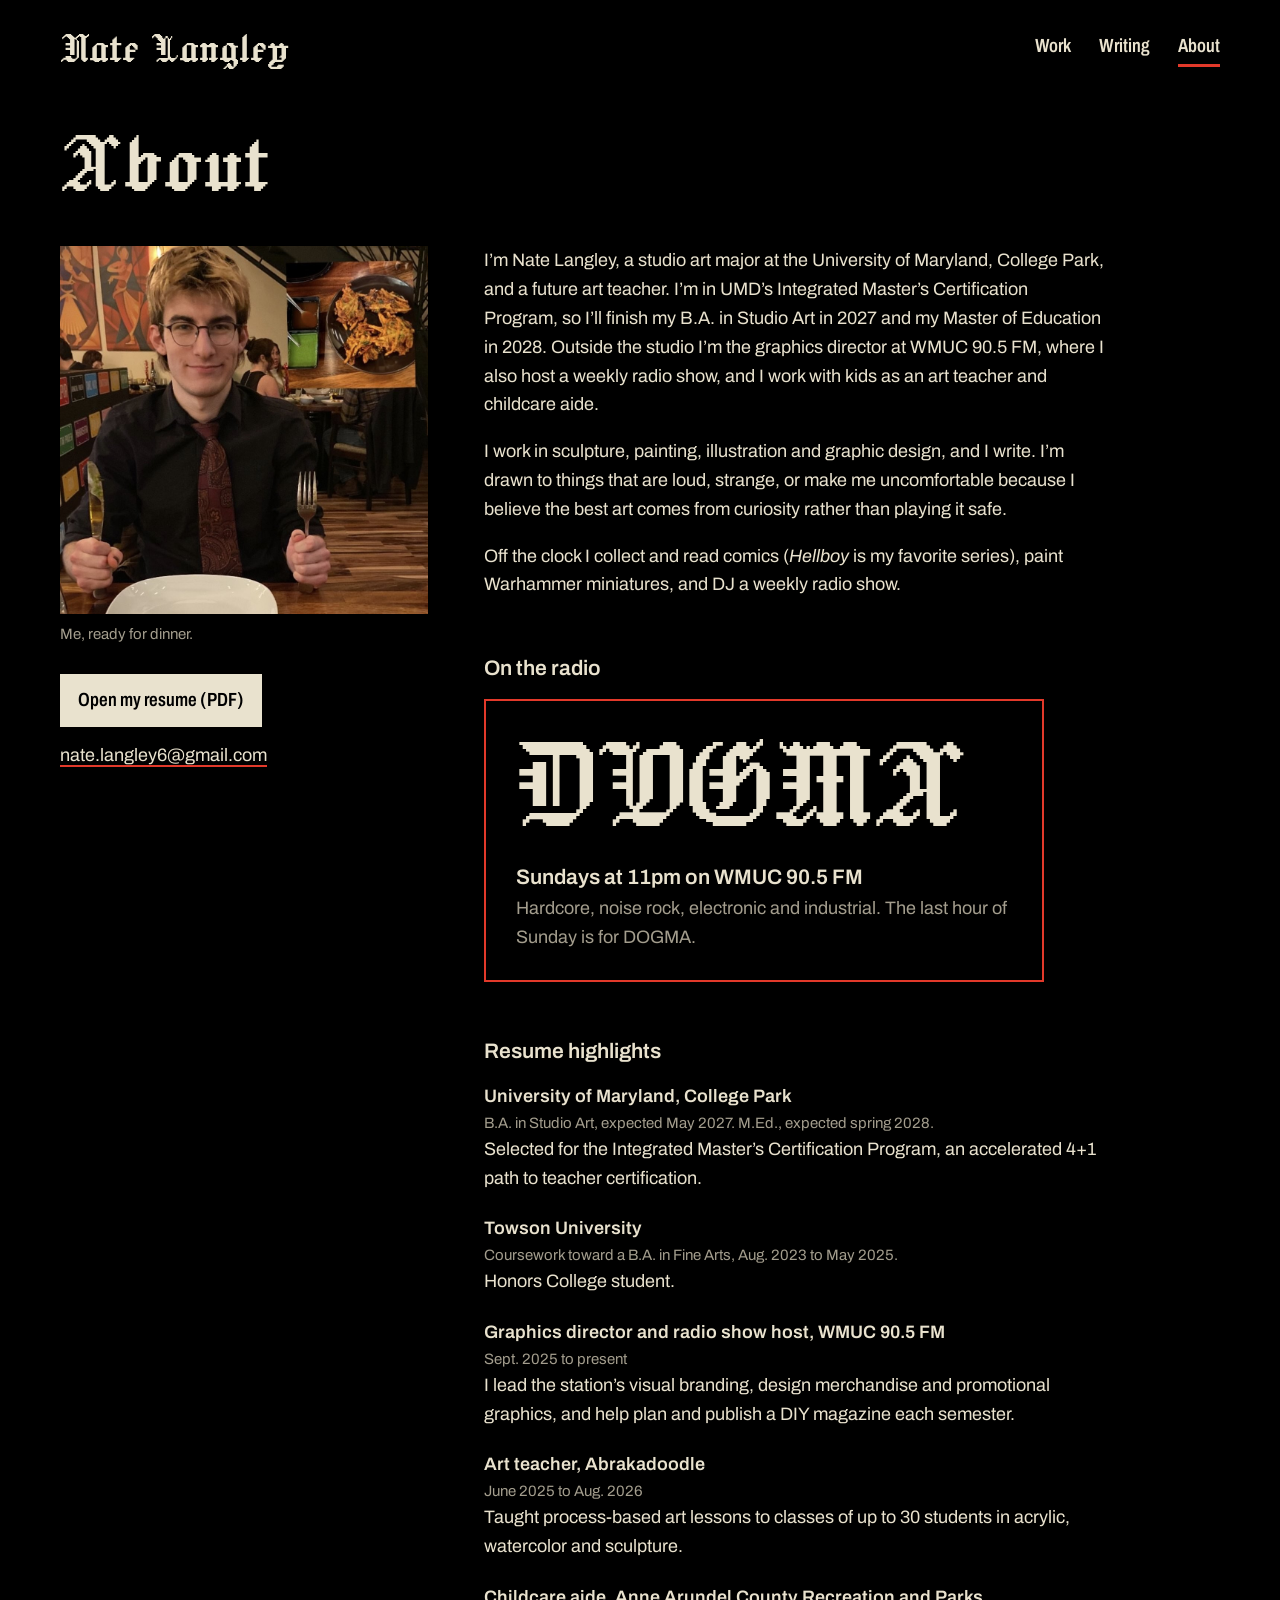
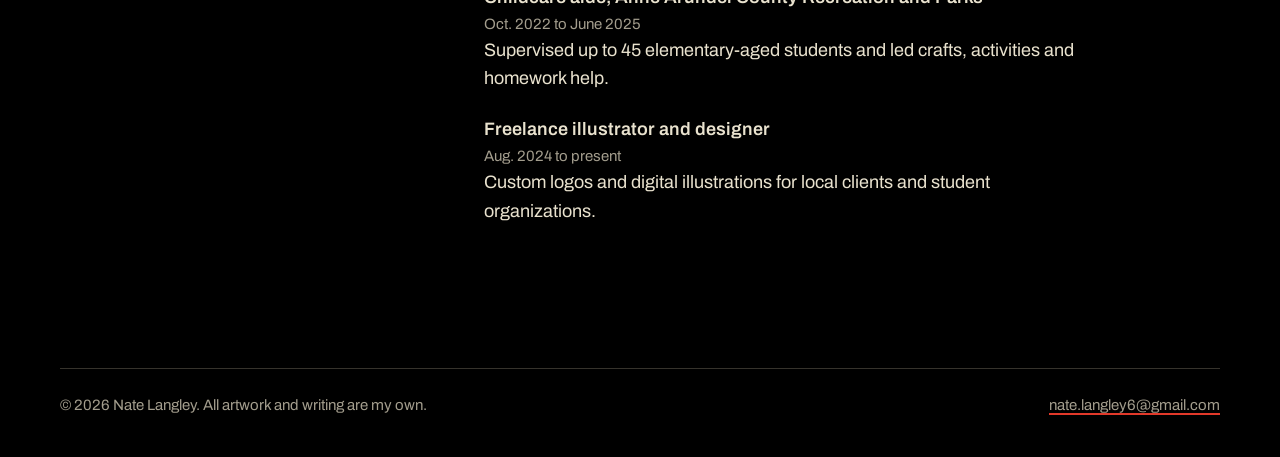
==== about.html @ f912df63 "Add files via upload" ====
<!DOCTYPE html>
<html lang="en">
<head>
<meta charset="utf-8">
<meta name="viewport" content="width=device-width, initial-scale=1">
<title>About | Nate Langley</title>
<meta name="description" content="About Nate Langley: studio art at the University of Maryland, teaching, WMUC radio and contact information.">
<link rel="stylesheet" href="style.css">
</head>
<body>
<a class="skip" href="#main">Skip to content</a>

<header class="wrap top">
  <a class="home-link" href="index.html">Nate Langley</a>
  <nav aria-label="Main">
    <ul class="nav">
      <li><a href="index.html">Work</a></li>
      <li><a href="writing.html">Writing</a></li>
      <li><a href="about.html" aria-current="page">About</a></li>
    </ul>
  </nav>
</header>

<main id="main" class="wrap">
  <h1 class="title">About</h1>

  <div class="about">
    <div class="about-side">
      <figure>
        <img src="nate.jpg" width="991" height="991" alt="Nate sitting at a restaurant table in a black shirt and paisley tie, holding a knife and fork upright over an empty plate. A photo of a plate of pakoras is pasted into the corner.">
        <figcaption>Me, ready for dinner.</figcaption>
      </figure>
      <ul class="reach">
        <li><a class="button" href="Langley_Nathanael_Resume.pdf" target="_blank" rel="noopener">Open my resume (PDF)</a></li>
        <li><a href="mailto:nate.langley6@gmail.com">nate.langley6@gmail.com</a></li>
      </ul>
    </div>

    <div>
      <div class="prose">
        <p>I’m Nate Langley, a studio art major at the University of Maryland, College Park, and a future art teacher. I’m in UMD’s Integrated Master’s Certification Program, so I’ll finish my B.A. in Studio Art in 2027 and my Master of Education in 2028. Outside the studio I’m the graphics director at WMUC 90.5 FM, where I also host a weekly radio show, and I work with kids as an art teacher and childcare aide.</p>
        <p>I work in sculpture, painting, illustration and graphic design, and I write. I’m drawn to things that are loud, strange, or make me uncomfortable because I believe the best art comes from curiosity rather than playing it safe.</p>
        <p>Off the clock I collect and read comics (<i>Hellboy</i> is my favorite series), paint Warhammer miniatures, and DJ a weekly radio show.</p>
      </div>

      <h2>On the radio</h2>
      <div class="dogma">
        <p class="dogma-name">DOGMA</p>
        <p class="when">Sundays at 11pm on WMUC 90.5 FM</p>
        <p class="what">Hardcore, noise rock, electronic and industrial. The last hour of Sunday is for DOGMA.</p>
      </div>

      <h2>Resume highlights</h2>
      <ul class="cv">
        <li><b>University of Maryland, College Park</b><span>B.A. in Studio Art, expected May 2027. M.Ed., expected spring 2028.</span>Selected for the Integrated Master’s Certification Program, an accelerated 4+1 path to teacher certification.</li>
        <li><b>Towson University</b><span>Coursework toward a B.A. in Fine Arts, Aug. 2023 to May 2025.</span>Honors College student.</li>
        <li><b>Graphics director and radio show host, WMUC 90.5 FM</b><span>Sept. 2025 to present</span>I lead the station’s visual branding, design merchandise and promotional graphics, and help plan and publish a DIY magazine each semester.</li>
        <li><b>Art teacher, Abrakadoodle</b><span>June 2025 to Aug. 2026</span>Taught process-based art lessons to classes of up to 30 students in acrylic, watercolor and sculpture.</li>
        <li><b>Childcare aide, Anne Arundel County Recreation and Parks</b><span>Oct. 2022 to June 2025</span>Supervised up to 45 elementary-aged students and led crafts, activities and homework help.</li>
        <li><b>Freelance illustrator and designer</b><span>Aug. 2024 to present</span>Custom logos and digital illustrations for local clients and student organizations.</li>
      </ul>
    </div>
  </div>
</main>

<footer class="wrap foot">
  <p>&copy; 2026 Nate Langley. All artwork and writing are my own.</p>
  <p><a href="mailto:nate.langley6@gmail.com">nate.langley6@gmail.com</a></p>
</footer>
</body>
</html>
---- style.css ----
/*
  Nate Langley — site styles
  Every page uses this one file, so a change here changes the whole site.
  Colors and fonts are set once, in :root below.
*/

@font-face{
  font-family:"Jacquard 24";
  src:url("jacquard-24-latin-400-normal.woff2") format("woff2");
  font-weight:400; font-style:normal; font-display:swap;
}
@font-face{
  font-family:"Archivo";
  src:url("archivo-latin-standard-normal.woff2") format("woff2-variations"),
      url("archivo-latin-standard-normal.woff2") format("woff2");
  font-weight:100 900; font-stretch:62% 125%; font-style:normal; font-display:swap;
}
@font-face{
  font-family:"Archivo";
  src:url("archivo-latin-standard-italic.woff2") format("woff2-variations"),
      url("archivo-latin-standard-italic.woff2") format("woff2");
  font-weight:100 900; font-stretch:62% 125%; font-style:italic; font-display:swap;
}

:root{
  --ink:#000000;      /* background */
  --bone:#E9E2CE;     /* main text */
  --ash:#A39D8D;      /* captions and small details */
  --red:#E2392A;      /* links and highlights only */
  --edge:#36332C;     /* thin dividing lines */

  --display:"Jacquard 24",Georgia,serif;
  --text:"Archivo",Arial,Helvetica,sans-serif;

  --wrap:1240px;
  --gut:clamp(20px,4vw,40px);
}

*,*::before,*::after{box-sizing:border-box}
html{background:var(--ink);color:var(--bone);-webkit-text-size-adjust:100%}
body{margin:0;font:400 18px/1.6 var(--text);font-stretch:100%}
img{display:block;max-width:100%;height:auto}
h1,h2,h3{font-weight:600;line-height:1.25}

a{
  color:inherit;
  text-decoration:underline;
  text-decoration-color:var(--red);
  text-decoration-thickness:2px;
  text-underline-offset:.22em;
}
a:hover{color:var(--red)}
:focus-visible{outline:2px solid var(--bone);outline-offset:4px}
::selection{background:var(--red);color:var(--ink)}

.skip{position:absolute;left:-9999px;top:0}
.skip:focus{left:var(--gut);top:12px;z-index:5;padding:8px 12px;background:var(--bone);color:var(--ink)}

.wrap{max-width:var(--wrap);margin:0 auto;padding-left:var(--gut);padding-right:var(--gut)}

/* ---------- header ---------- */
.top{
  display:flex; flex-wrap:wrap; align-items:center; justify-content:space-between;
  gap:12px 32px;
  padding-top:24px; padding-bottom:24px;
}
.top-home{justify-content:flex-end}
.home-link{font:400 48px/1 var(--display);text-decoration:none}
.home-link:hover{color:var(--red)}
.nav{display:flex;gap:28px;margin:0;padding:0;list-style:none}
.nav a{
  display:block;
  padding:2px 0;
  font-size:19px; font-weight:600; font-stretch:75%;
  text-decoration:none;
  border-bottom:3px solid transparent;
}
.nav a:hover{color:var(--bone);border-bottom-color:var(--red)}
.nav a[aria-current]{border-bottom-color:var(--red)}

/* ---------- home ---------- */
.mast{padding:0 0 56px}
.mast h1{
  margin:0 0 0 -.04em;
  font:400 192px/.82 var(--display);
}
.mast p{margin:28px 0 0;max-width:36em;font-size:21px;line-height:1.45}
.mast p + p{margin-top:12px;font-size:18px;line-height:1.6;color:var(--ash)}

/* a group of work, such as Sculpture or Range */
.set{margin:0 0 112px}
.set-head{margin:0 0 40px}
.set-head h2{margin:0;font:400 96px/.9 var(--display)}
.set-head p{margin:14px 0 0;max-width:40em;font-size:21px;line-height:1.45}
.title ~ .set .set-head h2{font-size:72px}

/* the gallery: every photo sits in the same-shaped box, shown whole and
   lined up on its bottom-left corner so the captions line up below it */
.gallery{display:grid;grid-template-columns:repeat(12,minmax(0,1fr));gap:64px 32px}
.work{grid-column:span 4;margin:0;min-width:0}
.gallery-feature .work.big{grid-column:span 6}
.work-pic{display:block}
.work-pic img{width:100%;height:auto}
@media (min-width:621px){
  .work-pic img{aspect-ratio:1/1;object-fit:contain;object-position:left bottom}
  .gallery-feature .work-pic img{aspect-ratio:4/5}
}
.work-pic:hover img{opacity:.85}
.work figcaption{margin-top:14px;color:var(--bone)}
.work h3{margin:0 0 2px;font-size:19px}
.work figcaption p{margin:0;font-size:15px;line-height:1.45;color:var(--ash)}
.work .statement-link{margin-top:6px}
.work .statement-link a{color:var(--bone)}
.todo{display:inline-block;margin-top:2px !important;padding:0 6px;color:var(--ink) !important;background:var(--red)}

.more-note{margin:0;font-size:21px}

/* ---------- page titles ---------- */
.title{margin:24px 0 40px;font:400 96px/.9 var(--display)}

/* ---------- one artwork ---------- */
.piece{display:grid;grid-template-columns:minmax(0,7fr) minmax(0,5fr);gap:56px;align-items:start}
.pics{display:grid;gap:40px}
.pics-stick{position:sticky;top:24px}
.pics a{display:block}
figure{margin:0}
figcaption{margin-top:10px;font-size:15px;line-height:1.45;color:var(--ash)}

.facts{
  display:grid; grid-template-columns:max-content minmax(0,1fr); gap:8px 24px;
  margin:0 0 32px; padding:0 0 28px;
  border-bottom:1px solid var(--edge);
}
.facts dt{font-weight:600;font-stretch:75%;color:var(--ash)}
.facts dd{margin:0}

.prose p{margin:0 0 1em;max-width:62ch}
.prose p:last-child{margin-bottom:0}

.quote{margin:0 0 36px;padding:2px 0 2px 22px;border-left:3px solid var(--red)}
.quote p{margin:0;font-style:italic;max-width:60ch}
.quote cite{display:block;margin-top:12px;font-style:normal;font-size:15px;line-height:1.45;color:var(--ash)}

.pager{
  display:flex; flex-wrap:wrap; justify-content:space-between; gap:16px 32px;
  margin:88px 0 0; padding-top:24px;
  border-top:1px solid var(--edge);
}
.pager a{text-decoration:none;font-size:19px;font-weight:600;font-stretch:75%}
.pager a:last-child{text-align:right;margin-left:auto}
.pager small{display:block;font-size:15px;font-weight:400;font-stretch:100%;color:var(--ash)}
.pager a:hover small{color:var(--ash)}

/* ---------- writing ---------- */
.intro{margin:0 0 40px;max-width:40em;font-size:21px;line-height:1.45}
.texts{margin:0;padding:0;list-style:none;max-width:780px}
.texts li{padding:28px 0 30px;border-top:1px solid var(--edge)}
.texts h2{margin:0;font-size:24px}
.texts .kind{margin:2px 0 12px;font-size:15px;color:var(--ash)}
.texts p{margin:0 0 14px;max-width:62ch}
.texts p:last-child{margin:0}

/* ---------- about ---------- */
.about{display:grid;grid-template-columns:minmax(0,4fr) minmax(0,8fr);gap:56px;align-items:start}
.about-side{position:sticky;top:24px}
.about-side figure{max-width:380px}
.reach{margin:28px 0 0;padding:0;list-style:none}
.reach li{margin:0 0 14px}
.button{
  display:inline-block;
  padding:11px 18px;
  font-size:19px; font-weight:600; font-stretch:75%;
  color:var(--ink); background:var(--bone);
  text-decoration:none;
}
.button:hover{color:var(--ink);background:var(--red)}

.about h2{margin:56px 0 18px;font-size:21px}
.about .prose + h2{margin-top:56px}

.dogma{max-width:560px;padding:26px 30px 28px;border:2px solid var(--red)}
.dogma-name{margin:0;font:400 144px/.8 var(--display)}
.dogma p{margin:0}
.dogma .when{margin-top:18px;font-size:21px;font-weight:600}
.dogma .what{color:var(--ash)}

.cv{margin:0;padding:0;list-style:none;max-width:62ch}
.cv li{margin:0 0 22px}
.cv b{display:block;font-weight:600}
.cv span{display:block;font-size:15px;color:var(--ash)}

/* ---------- pop-up viewer ---------- */
html.viewing{overflow:hidden}
.viewer{
  width:100vw; height:100vh; height:100dvh; max-width:none; max-height:none;
  margin:0; padding:0; border:0;
  color:var(--bone); background:var(--ink);
}
.viewer::backdrop{background:var(--ink)}
.viewer[open]{display:grid;grid-template-columns:minmax(0,1fr) 360px}
.viewer-pics{
  overflow-y:auto;
  display:flex; flex-direction:column; align-items:center; gap:40px;
  padding:32px;
}
.viewer-pics img{
  flex:none;
  max-width:100%; max-height:calc(100dvh - 64px);
  width:auto; height:auto;
}
.viewer-info{
  display:flex; flex-direction:column; justify-content:space-between; gap:24px;
  padding:40px 40px 32px 8px;
}
.viewer-caption h3{margin:0 0 8px;font-size:24px;line-height:1.25}
.viewer-caption p{margin:0 0 4px;color:var(--ash)}
.viewer-caption .statement-link{margin-top:14px}
.viewer-caption .statement-link a{color:var(--bone)}
.viewer-caption .viewer-hint{margin-top:14px;color:var(--bone)}
.viewer-count{margin:0 0 12px;font-size:15px;color:var(--ash)}
.viewer-buttons{display:flex;flex-wrap:wrap;gap:10px}
.viewer-buttons button{
  padding:9px 14px;
  font:600 19px/1 var(--text); font-stretch:75%;
  color:var(--bone); background:none;
  border:2px solid var(--edge);
  cursor:pointer;
}
.viewer-buttons button:hover{border-color:var(--red)}
.viewer-buttons [data-close]{margin-left:auto}

/* ---------- 404 ---------- */
.lost p{font-size:21px;max-width:36em}

/* ---------- footer ---------- */
.foot{
  display:flex; flex-wrap:wrap; justify-content:space-between; gap:8px 24px;
  width:calc(100% - 2 * var(--gut)); max-width:calc(var(--wrap) - 2 * var(--gut));
  margin:120px auto 0; padding:24px 0 40px;
  border-top:1px solid var(--edge);
  font-size:15px; color:var(--ash);
}
.foot p{margin:0}

/* ---------- smaller screens ---------- */
@media (max-width:1180px){
  .mast h1{font-size:144px}
}
@media (max-width:900px){
  .mast h1{font-size:120px}
  .title,.set-head h2{font-size:72px}
  .piece,.about{grid-template-columns:minmax(0,1fr);gap:40px}
  .pics-stick,.about-side{position:static}
  .gallery{gap:48px 20px}
  .work,.gallery-feature .work.big{grid-column:span 6}
  .viewer[open]{grid-template-columns:minmax(0,1fr);grid-template-rows:minmax(0,1fr) auto}
  .viewer-pics{padding:20px 20px 0}
  .viewer-pics img{max-height:calc(100dvh - 240px)}
  .viewer-info{padding:16px 20px 20px;gap:12px}
  .viewer-caption h3{font-size:19px;margin-bottom:2px}
  .viewer-caption p{font-size:15px;margin:0}
  .viewer-caption .statement-link{margin-top:6px}
}
@media (max-width:620px){
  body{font-size:17px}
  .top{padding-top:18px;padding-bottom:18px}
  .home-link{font-size:48px}
  .nav{gap:22px}
  .mast{padding-bottom:40px}
  .mast h1{font-size:96px;line-height:.86}
  .mast p{font-size:19px}
  .title,.set-head h2,.title ~ .set .set-head h2{font-size:48px}
  .title{margin:12px 0 28px}
  .set{margin-bottom:88px}
  .set-head{margin-bottom:28px}
  .set-head p,.more-note{font-size:19px}
  .work,.gallery-feature .work.big{grid-column:1/-1}
  .intro{font-size:19px}
  .dogma{padding:22px 22px 24px}
  .dogma-name{font-size:96px}
  .pager{margin-top:64px}
  .foot{margin-top:88px}
}
@media (max-width:400px){
  .mast h1{font-size:72px}
}
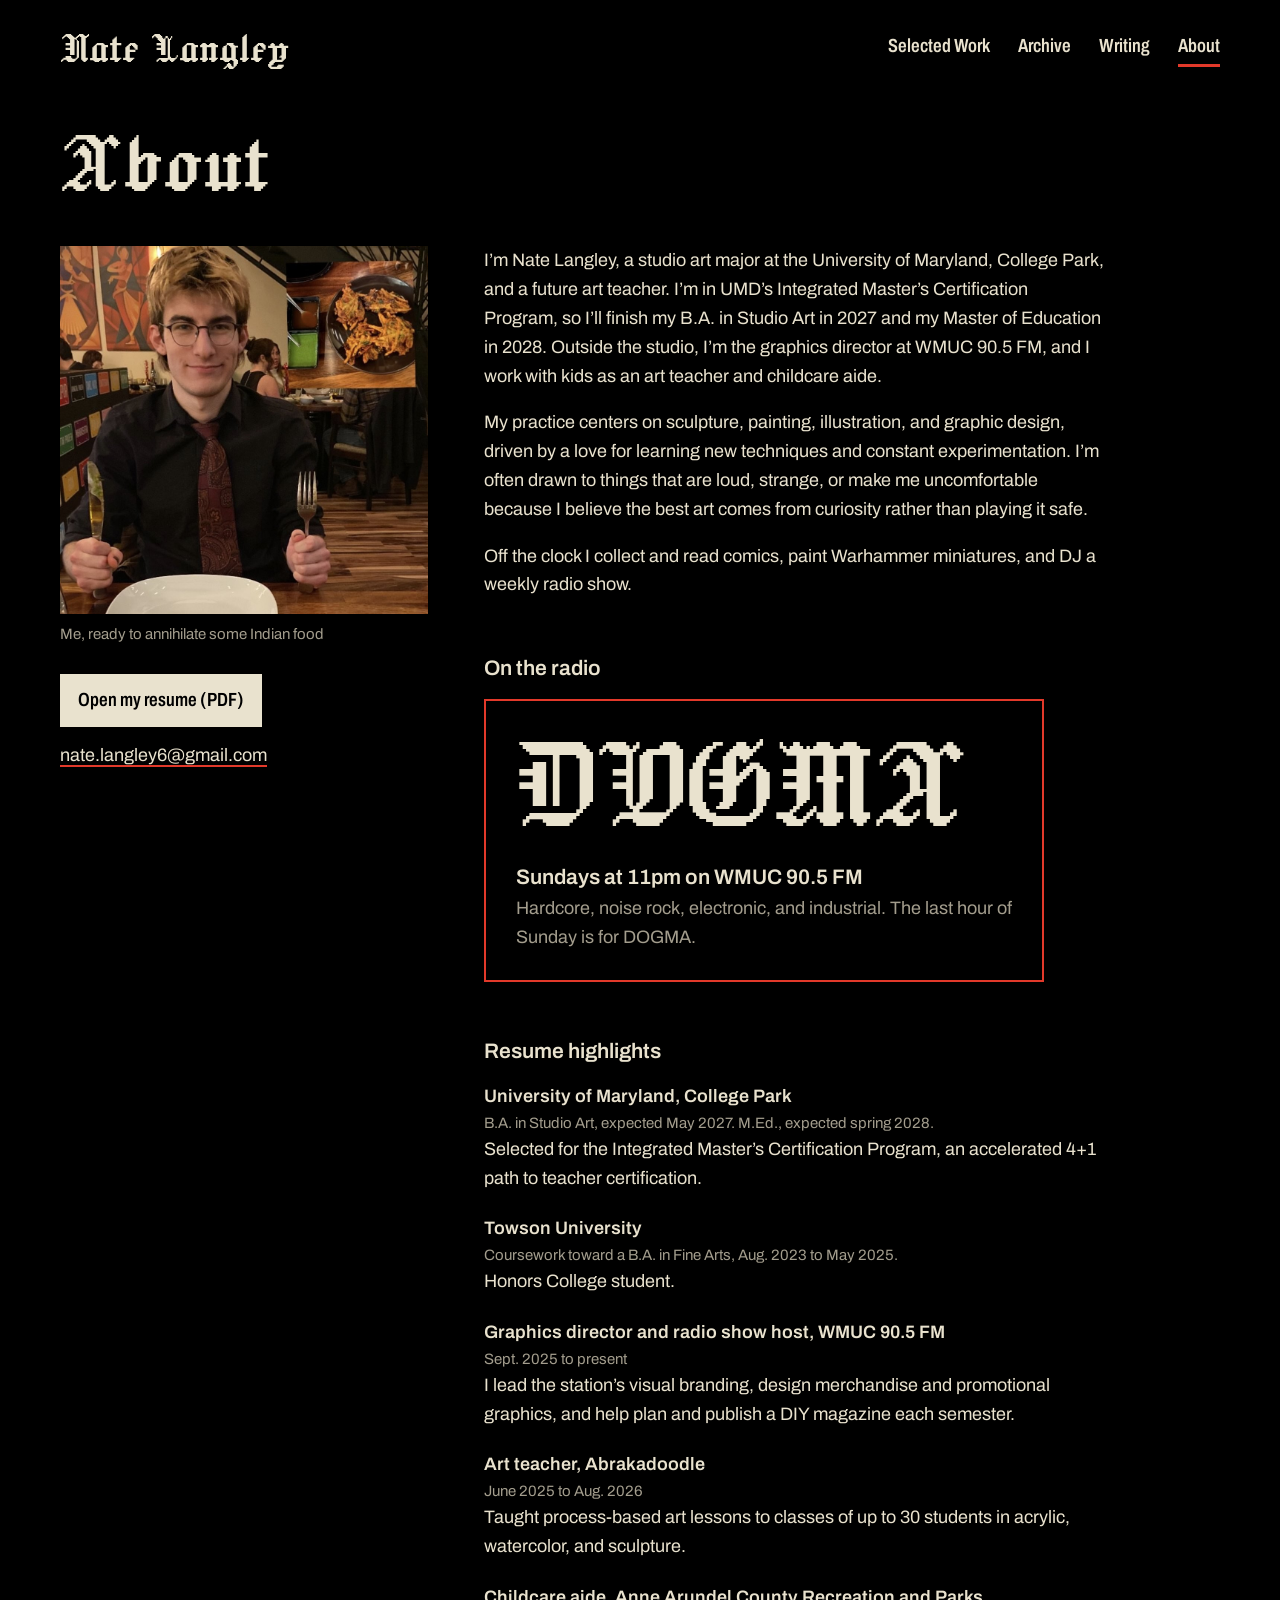
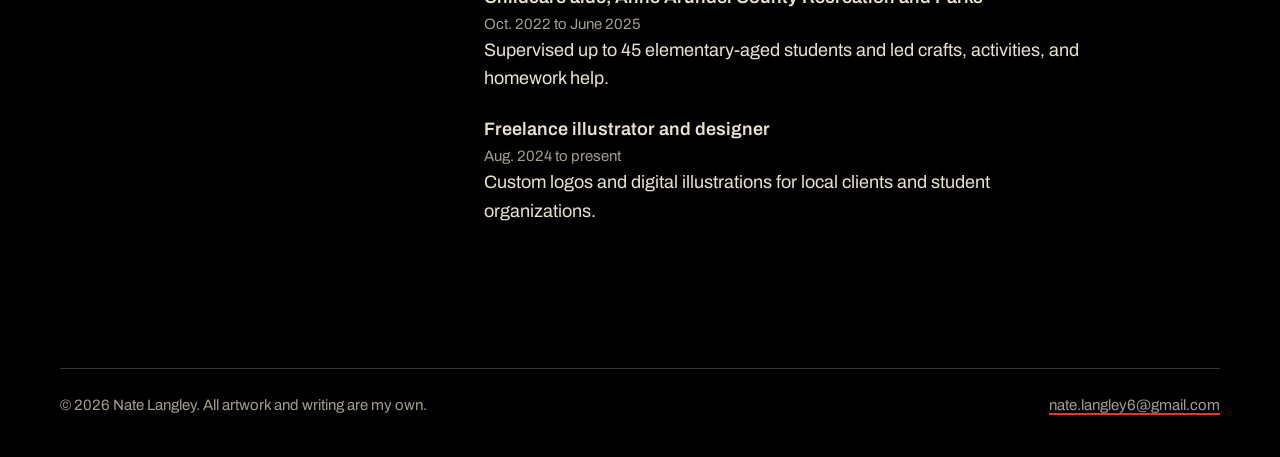
==== commit 9bba48b9: "Add files via upload" ====
--- a/about.html
+++ b/about.html
@@ -4,7 +4,7 @@
 <meta charset="utf-8">
 <meta name="viewport" content="width=device-width, initial-scale=1">
 <title>About | Nate Langley</title>
-<meta name="description" content="About Nate Langley: studio art at the University of Maryland, teaching, WMUC radio and contact information.">
+<meta name="description" content="About Nate Langley: studio art at the University of Maryland, teaching, WMUC radio, and contact information.">
 <link rel="stylesheet" href="style.css">
 </head>
 <body>
@@ -14,7 +14,8 @@
   <a class="home-link" href="index.html">Nate Langley</a>
   <nav aria-label="Main">
     <ul class="nav">
-      <li><a href="index.html">Work</a></li>
+      <li><a href="index.html">Selected Work</a></li>
+      <li><a href="archive.html">Archive</a></li>
       <li><a href="writing.html">Writing</a></li>
       <li><a href="about.html" aria-current="page">About</a></li>
     </ul>
@@ -28,7 +29,7 @@
     <div class="about-side">
       <figure>
         <img src="nate.jpg" width="991" height="991" alt="Nate sitting at a restaurant table in a black shirt and paisley tie, holding a knife and fork upright over an empty plate. A photo of a plate of pakoras is pasted into the corner.">
-        <figcaption>Me, ready for dinner.</figcaption>
+        <figcaption>Me, ready to annihilate some Indian food</figcaption>
       </figure>
       <ul class="reach">
         <li><a class="button" href="Langley_Nathanael_Resume.pdf" target="_blank" rel="noopener">Open my resume (PDF)</a></li>
@@ -38,16 +39,16 @@
 
     <div>
       <div class="prose">
-        <p>I’m Nate Langley, a studio art major at the University of Maryland, College Park, and a future art teacher. I’m in UMD’s Integrated Master’s Certification Program, so I’ll finish my B.A. in Studio Art in 2027 and my Master of Education in 2028. Outside the studio I’m the graphics director at WMUC 90.5 FM, where I also host a weekly radio show, and I work with kids as an art teacher and childcare aide.</p>
-        <p>I work in sculpture, painting, illustration and graphic design, and I write. I’m drawn to things that are loud, strange, or make me uncomfortable because I believe the best art comes from curiosity rather than playing it safe.</p>
-        <p>Off the clock I collect and read comics (<i>Hellboy</i> is my favorite series), paint Warhammer miniatures, and DJ a weekly radio show.</p>
+        <p>I’m Nate Langley, a studio art major at the University of Maryland, College Park, and a future art teacher. I’m in UMD’s Integrated Master’s Certification Program, so I’ll finish my B.A. in Studio Art in 2027 and my Master of Education in 2028. Outside the studio, I’m the graphics director at WMUC 90.5 FM, and I work with kids as an art teacher and childcare aide.</p>
+        <p>My practice centers on sculpture, painting, illustration, and graphic design, driven by a love for learning new techniques and constant experimentation. I’m often drawn to things that are loud, strange, or make me uncomfortable because I believe the best art comes from curiosity rather than playing it safe.</p>
+        <p>Off the clock I collect and read comics, paint Warhammer miniatures, and DJ a weekly radio show.</p>
       </div>
 
       <h2>On the radio</h2>
       <div class="dogma">
         <p class="dogma-name">DOGMA</p>
         <p class="when">Sundays at 11pm on WMUC 90.5 FM</p>
-        <p class="what">Hardcore, noise rock, electronic and industrial. The last hour of Sunday is for DOGMA.</p>
+        <p class="what">Hardcore, noise rock, electronic, and industrial. The last hour of Sunday is for DOGMA.</p>
       </div>
 
       <h2>Resume highlights</h2>
@@ -55,8 +56,8 @@
         <li><b>University of Maryland, College Park</b><span>B.A. in Studio Art, expected May 2027. M.Ed., expected spring 2028.</span>Selected for the Integrated Master’s Certification Program, an accelerated 4+1 path to teacher certification.</li>
         <li><b>Towson University</b><span>Coursework toward a B.A. in Fine Arts, Aug. 2023 to May 2025.</span>Honors College student.</li>
         <li><b>Graphics director and radio show host, WMUC 90.5 FM</b><span>Sept. 2025 to present</span>I lead the station’s visual branding, design merchandise and promotional graphics, and help plan and publish a DIY magazine each semester.</li>
-        <li><b>Art teacher, Abrakadoodle</b><span>June 2025 to Aug. 2026</span>Taught process-based art lessons to classes of up to 30 students in acrylic, watercolor and sculpture.</li>
-        <li><b>Childcare aide, Anne Arundel County Recreation and Parks</b><span>Oct. 2022 to June 2025</span>Supervised up to 45 elementary-aged students and led crafts, activities and homework help.</li>
+        <li><b>Art teacher, Abrakadoodle</b><span>June 2025 to Aug. 2026</span>Taught process-based art lessons to classes of up to 30 students in acrylic, watercolor, and sculpture.</li>
+        <li><b>Childcare aide, Anne Arundel County Recreation and Parks</b><span>Oct. 2022 to June 2025</span>Supervised up to 45 elementary-aged students and led crafts, activities, and homework help.</li>
         <li><b>Freelance illustrator and designer</b><span>Aug. 2024 to present</span>Custom logos and digital illustrations for local clients and student organizations.</li>
       </ul>
     </div>
@@ -67,5 +68,6 @@
   <p>&copy; 2026 Nate Langley. All artwork and writing are my own.</p>
   <p><a href="mailto:nate.langley6@gmail.com">nate.langley6@gmail.com</a></p>
 </footer>
+<script src="site.js"></script>
 </body>
 </html>
--- a/style.css
+++ b/style.css
@@ -67,7 +67,7 @@
 .top-home{justify-content:flex-end}
 .home-link{font:400 48px/1 var(--display);text-decoration:none}
 .home-link:hover{color:var(--red)}
-.nav{display:flex;gap:28px;margin:0;padding:0;list-style:none}
+.nav{display:flex;flex-wrap:wrap;gap:6px 28px;margin:0;padding:0;list-style:none}
 .nav a{
   display:block;
   padding:2px 0;
@@ -141,15 +141,12 @@
 .quote p{margin:0;font-style:italic;max-width:60ch}
 .quote cite{display:block;margin-top:12px;font-style:normal;font-size:15px;line-height:1.45;color:var(--ash)}
 
-.pager{
-  display:flex; flex-wrap:wrap; justify-content:space-between; gap:16px 32px;
-  margin:88px 0 0; padding-top:24px;
-  border-top:1px solid var(--edge);
-}
-.pager a{text-decoration:none;font-size:19px;font-weight:600;font-stretch:75%}
-.pager a:last-child{text-align:right;margin-left:auto}
-.pager small{display:block;font-size:15px;font-weight:400;font-stretch:100%;color:var(--ash)}
-.pager a:hover small{color:var(--ash)}
+.back-row{margin:88px 0 0;padding-top:28px;border-top:1px solid var(--edge)}
+
+/* the fun fact box on a statement page */
+.fact{margin:36px 0 0;max-width:62ch;padding:22px 26px 24px;border:2px solid var(--edge)}
+.fact h2{margin:0 0 12px;font:400 48px/.9 var(--display)}
+.fact p{margin:0}
 
 /* ---------- writing ---------- */
 .intro{margin:0 0 40px;max-width:40em;font-size:21px;line-height:1.45}
@@ -228,6 +225,21 @@
 }
 .viewer-buttons button:hover{border-color:var(--red)}
 .viewer-buttons [data-close]{margin-left:auto}
+
+/* ---------- the hidden knight (see site.js) ---------- */
+.knight{position:fixed;left:0;bottom:12px;z-index:50;pointer-events:none}
+.knight-body{background:url("knight.png") 0 0 no-repeat;image-rendering:pixelated}
+.knight-says{
+  position:absolute; bottom:calc(100% + 10px);
+  transform:translateX(-50%);
+  margin:0; padding:4px 12px 7px;
+  white-space:nowrap;
+  font:400 24px/1 var(--display);
+  color:var(--bone); background:var(--ink);
+  border:2px solid var(--bone);
+  opacity:0;
+}
+.knight-says.show{opacity:1}
 
 /* ---------- 404 ---------- */
 .lost p{font-size:21px;max-width:36em}
@@ -278,7 +290,8 @@
   .intro{font-size:19px}
   .dogma{padding:22px 22px 24px}
   .dogma-name{font-size:96px}
-  .pager{margin-top:64px}
+  .back-row{margin-top:64px}
+  .fact{padding:18px 18px 20px}
   .foot{margin-top:88px}
 }
 @media (max-width:400px){
